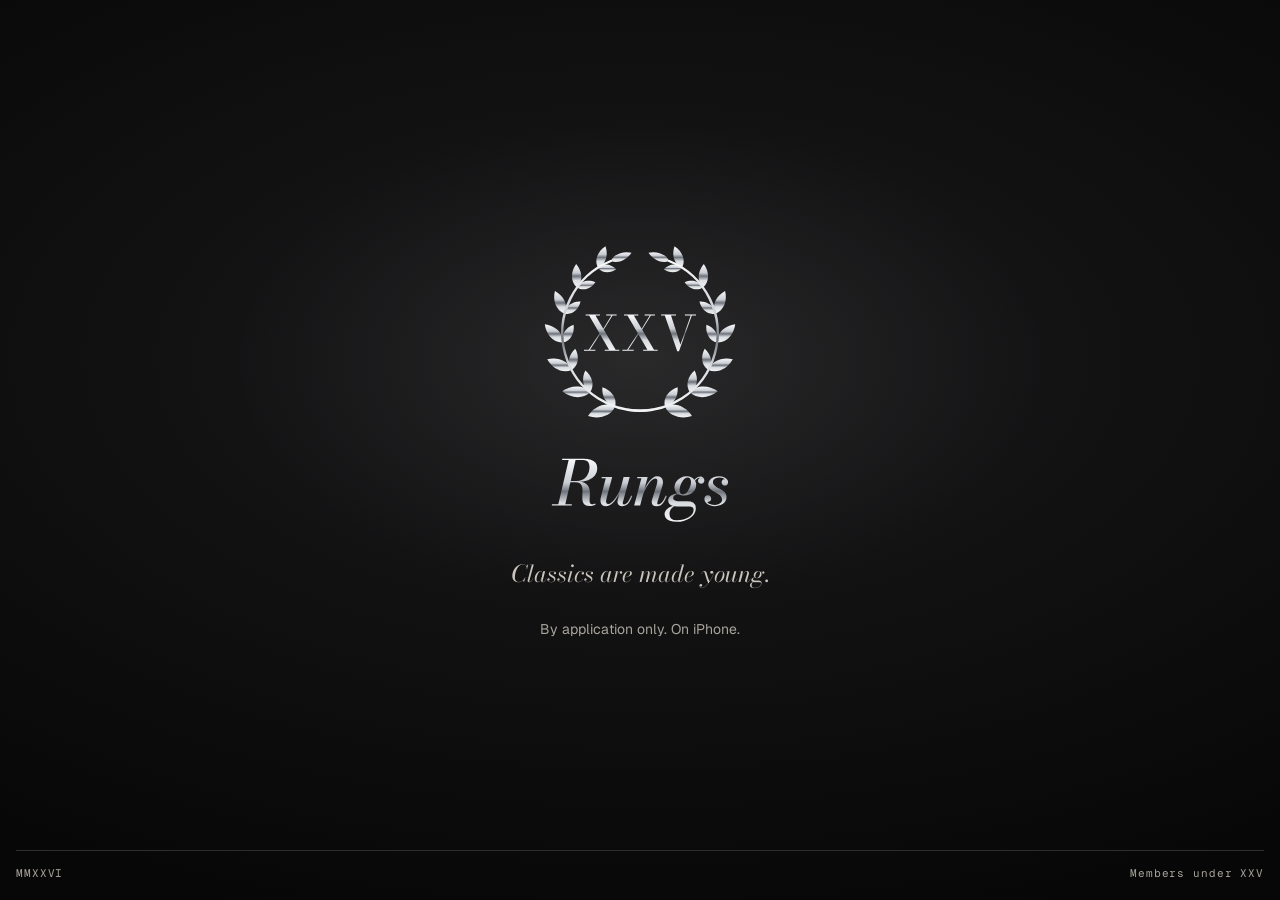
==== index.html @ b7ebe967 "Add rungsapp.com landing page One screen, no scroll: chrome laurel of XXV, wordmark, tagline and a h" ====
<!doctype html>
<html lang="en">
<head>
<meta charset="utf-8">
<meta name="viewport" content="width=device-width, initial-scale=1, viewport-fit=cover">
<title>Rungs</title>
<meta name="description" content="Classics are made young. For exceptional people under twenty-five. By application, on iPhone.">
<meta name="theme-color" content="#070707">
<meta property="og:title" content="Rungs">
<meta property="og:description" content="Classics are made young.">
<meta property="og:image" content="https://rungsapp.com/og.png">
<meta property="og:url" content="https://rungsapp.com">
<meta name="twitter:card" content="summary_large_image">
<link rel="icon" href="favicon.svg" type="image/svg+xml">
<link rel="apple-touch-icon" href="apple-touch-icon.png">
<link rel="preconnect" href="https://fonts.googleapis.com">
<link rel="preconnect" href="https://fonts.gstatic.com" crossorigin>
<link rel="stylesheet" href="https://fonts.googleapis.com/css2?family=Bodoni+Moda:ital,opsz,wght@1,6..96,400;1,6..96,500&family=Geist:wght@400;600&family=Geist+Mono&display=swap">
<style>
/* One screen, studio flash on obsidian: the laurel is the only object in the room. */
:root {
  --obsidian: #070707;
  --smoke: #1A1A1C;
  --line: #2E2E32;
  --marble: #E8E4DC;
  --marble-muted: #C9C5BD;
  --stone: #A8A49C;
  --display: "Bodoni Moda", "Didot", "Bodoni 72", Georgia, serif;
  --ui: "Geist", -apple-system, "Helvetica Neue", Arial, sans-serif;
  --mono: "Geist Mono", ui-monospace, "SF Mono", Menlo, monospace;
  --ease: cubic-bezier(.22, .61, .36, 1);
  color-scheme: dark;
}
* { box-sizing: border-box; }
[hidden] { display: none !important; }
html, body { height: 100%; margin: 0; }
body {
  background: var(--obsidian);
  color: var(--marble);
  font: 400 16px/1.5 var(--ui);
  -webkit-font-smoothing: antialiased;
  overflow: hidden;
}
.stage {
  position: relative;
  height: 100%;
  min-height: 100%;
  display: grid;
  grid-template-rows: 1fr auto;
  padding-block: max(24px, env(safe-area-inset-top, 0px)) max(20px, env(safe-area-inset-bottom, 0px));
  padding-left: max(16px, env(safe-area-inset-left, 0px));
  padding-right: max(16px, env(safe-area-inset-right, 0px));
  isolation: isolate;
}
/* the flash: a soft pool of light behind the mark, falling off to black */
.stage::before {
  content: "";
  position: absolute;
  inset: 0;
  z-index: -1;
  background:
    radial-gradient(ellipse 46% 38% at 50% 40%, rgba(232, 228, 220, .075), transparent 70%),
    radial-gradient(ellipse 120% 90% at 50% 40%, var(--smoke), var(--obsidian) 72%);
}
main {
  display: flex;
  flex-direction: column;
  align-items: center;
  justify-content: center;
  text-align: center;
  gap: clamp(20px, 3.4vh, 32px);
  min-height: 0;
}
.mark { width: clamp(128px, 22vh, 196px); height: auto; overflow: visible; }
.word { width: clamp(150px, 20vh, 210px); height: auto; margin-top: -4px; }
.tagline {
  margin: 0;
  font: italic 400 clamp(20px, 2.6vh, 24px)/1.15 var(--display);
  color: var(--marble-muted);
  text-wrap: balance;
}
.note {
  margin: 0;
  font-size: 14px;
  line-height: 1.45;
  color: var(--stone);
}
.cta {
  display: inline-flex;
  align-items: center;
  gap: 10px;
  height: 52px;
  padding: 0 26px;
  border-radius: 26px;
  background: var(--marble);
  color: var(--obsidian);
  font: 600 15px/1 var(--ui);
  text-decoration: none;
  transition: transform .35s var(--ease), background-color .35s var(--ease);
}
.cta:hover { background: #F4F1EA; transform: translateY(-1px); }
.cta:focus-visible { outline: 1px solid var(--marble); outline-offset: 4px; }
.cta svg { width: 16px; height: 16px; }
footer {
  display: flex;
  justify-content: space-between;
  gap: 16px;
  padding-top: 16px;
  border-top: 1px solid var(--line);
  font: 400 11px/1.2 var(--mono);
  letter-spacing: .08em;
  color: var(--stone);
}
footer a { color: inherit; text-decoration: none; }
footer a:hover, footer a:focus-visible { color: var(--marble); }

/* entrance: the laurel grows pair by pair from the bottom, each pair a rung, then XXV */
.js .leaves path, .js .stems, .js .xxv, .js .reveal { opacity: 0; }
.js.go .leaves path { animation: rise .5s var(--ease) both; animation-delay: var(--d); }
.js.go .stems { animation: fade .9s var(--ease) both .1s; }
.js.go .xxv { animation: fade .6s var(--ease) both 1.05s; }
.js.go .reveal { animation: rise .6s var(--ease) both; animation-delay: var(--d); }
@keyframes rise { from { opacity: 0; transform: translateY(6px); } to { opacity: 1; transform: none; } }
@keyframes fade { from { opacity: 0; } to { opacity: 1; } }
.leaves path { transform-box: fill-box; transform-origin: center; }
@media (prefers-reduced-motion: reduce) {
  .js .leaves path, .js .stems, .js .xxv, .js .reveal { opacity: 1; animation: none !important; }
}
@media (max-height: 560px) {
  .mark { width: 104px; }
  .word { width: 132px; }
  main { gap: 14px; }
}
</style>
</head>
<body>
<div class="stage">
  <main>
    <svg class="mark" role="img" aria-label="Rungs laurel of XXV" xmlns="http://www.w3.org/2000/svg" viewBox="14 14 212 212"><defs><linearGradient id="chrome-a" x1="0" y1="0" x2="0" y2="1"><stop offset="0" stop-color="#F7F8FA"/><stop offset="0.38" stop-color="#C9CDD3"/><stop offset="0.52" stop-color="#6E737B"/><stop offset="0.7" stop-color="#D9DCE0"/><stop offset="1" stop-color="#F2F3F5"/></linearGradient></defs><g class="leaves" fill="url(#chrome-a)">
<path d="M93.05,199.56 C82.89,194.00 70.15,199.83 63.79,209.80 C74.98,213.63 88.57,210.24 93.05,199.56 Z"/>
<path d="M93.05,199.56 C95.64,190.38 88.56,181.57 79.33,178.66 C78.33,188.29 83.60,198.29 93.05,199.56 Z"/>
<path d="M65.85,184.21 C58.68,175.60 45.18,176.34 35.95,183.09 C44.65,190.52 58.06,192.27 65.85,184.21 Z"/>
<path d="M65.85,184.21 C71.44,176.88 68.19,166.47 60.89,160.60 C56.57,168.91 57.77,179.75 65.85,184.21 Z"/>
<path d="M46.13,159.99 C42.76,149.70 30.38,145.62 19.70,148.46 C24.88,158.22 36.29,164.52 46.13,159.99 Z"/>
<path d="M46.13,159.99 C53.77,155.38 54.51,144.90 50.00,137.06 C43.16,142.98 40.42,153.13 46.13,159.99 Z"/>
<path d="M36.63,130.24 C37.26,119.80 27.60,111.80 17.01,110.62 C18.19,121.21 26.19,130.87 36.63,130.24 Z"/>
<path d="M36.63,130.24 C45.12,128.82 49.47,119.68 48.15,111.06 C39.92,113.94 33.89,122.07 36.63,130.24 Z"/>
<path d="M38.65,99.07 C42.92,89.93 37.08,79.39 27.99,74.63 C25.29,84.54 29.05,95.99 38.65,99.07 Z"/>
<path d="M38.65,99.07 C46.77,100.81 53.86,94.16 55.69,85.96 C47.29,85.62 39.05,90.77 38.65,99.07 Z"/>
<path d="M51.92,70.80 C58.99,64.13 57.46,52.67 50.96,45.24 C45.04,53.14 44.38,64.68 51.92,70.80 Z"/>
<path d="M51.92,70.80 C58.57,75.24 67.23,71.78 71.73,65.06 C64.34,61.78 55.17,63.48 51.92,70.80 Z"/>
<path d="M74.60,49.32 C83.28,45.87 85.92,35.12 82.69,26.21 C74.61,31.16 69.97,41.22 74.60,49.32 Z"/>
<path d="M74.60,49.32 C78.97,55.66 87.91,55.60 94.27,51.14 C88.83,45.60 80.06,43.90 74.60,49.32 Z"/>
<path d="M88.53,42.12 C96.34,45.43 106.02,40.55 110.79,33.13 C102.20,31.09 91.85,34.31 88.53,42.12 Z"/>
<path d="M146.95,199.56 C151.43,210.24 165.02,213.63 176.21,209.80 C169.85,199.83 157.11,194.00 146.95,199.56 Z"/>
<path d="M146.95,199.56 C156.40,198.29 161.67,188.29 160.67,178.66 C151.44,181.57 144.36,190.38 146.95,199.56 Z"/>
<path d="M174.15,184.21 C181.94,192.27 195.35,190.52 204.05,183.09 C194.82,176.34 181.32,175.60 174.15,184.21 Z"/>
<path d="M174.15,184.21 C182.23,179.75 183.43,168.91 179.11,160.60 C171.81,166.47 168.56,176.88 174.15,184.21 Z"/>
<path d="M193.87,159.99 C203.71,164.52 215.12,158.22 220.30,148.46 C209.62,145.62 197.24,149.70 193.87,159.99 Z"/>
<path d="M193.87,159.99 C199.58,153.13 196.84,142.98 190.00,137.06 C185.49,144.90 186.23,155.38 193.87,159.99 Z"/>
<path d="M203.37,130.24 C213.81,130.87 221.81,121.21 222.99,110.62 C212.40,111.80 202.74,119.80 203.37,130.24 Z"/>
<path d="M203.37,130.24 C206.11,122.07 200.08,113.94 191.85,111.06 C190.53,119.68 194.88,128.82 203.37,130.24 Z"/>
<path d="M201.35,99.07 C210.95,95.99 214.71,84.54 212.01,74.63 C202.92,79.39 197.08,89.93 201.35,99.07 Z"/>
<path d="M201.35,99.07 C200.95,90.77 192.71,85.62 184.31,85.96 C186.14,94.16 193.23,100.81 201.35,99.07 Z"/>
<path d="M188.08,70.80 C195.62,64.68 194.96,53.14 189.04,45.24 C182.54,52.67 181.01,64.13 188.08,70.80 Z"/>
<path d="M188.08,70.80 C184.83,63.48 175.66,61.78 168.27,65.06 C172.77,71.78 181.43,75.24 188.08,70.80 Z"/>
<path d="M165.40,49.32 C170.03,41.22 165.39,31.16 157.31,26.21 C154.08,35.12 156.72,45.87 165.40,49.32 Z"/>
<path d="M165.40,49.32 C159.94,43.90 151.17,45.60 145.73,51.14 C152.09,55.60 161.03,55.66 165.40,49.32 Z"/>
<path d="M151.47,42.12 C148.15,34.31 137.80,31.09 129.21,33.13 C133.98,40.55 143.66,45.43 151.47,42.12 Z"/>
</g>
<g class="stems" fill="none" stroke="url(#chrome-a)" stroke-width="2.6" stroke-linecap="round"><path d="M133.14,202.97 A84,84 0 0,1 88.53,42.12"/><path d="M106.86,202.97 A84,84 0 0,0 151.47,42.12"/></g>
<path class="xxv" fill="url(#chrome-a)" transform="translate(58.39 139.12)" d="M23.477999999999998 0.0V-1.014H28.131999999999998L6.577999999999999 -37.986H2.86V-39.0H18.278V-37.986H13.468L35.256 -1.014H39.181999999999995V0.0ZM1.04 0.0V-1.014H6.2139999999999995L19.708 -21.683999999999997L20.514 -21.034L7.462 -1.014H13.312V0.0ZM20.253999999999998 -21.086 30.706 -37.986H25.064V-39.0H36.321999999999996V-37.986H31.875999999999998L21.034 -20.358ZM64.97399999999999 0.0V-1.014H69.62799999999999L48.074 -37.986H44.355999999999995V-39.0H59.773999999999994V-37.986H54.964L76.752 -1.014H80.678V0.0ZM42.535999999999994 0.0V-1.014H47.709999999999994L61.20399999999999 -21.683999999999997L62.00999999999999 -21.034L48.958 -1.014H54.80799999999999V0.0ZM61.74999999999999 -21.086 72.202 -37.986H66.56V-39.0H77.81799999999998V-37.986H73.37199999999999L62.529999999999994 -20.358ZM122.17399999999998 -39.0V-37.986H117.64999999999999L103.79199999999999 0.754H101.89399999999999L88.42599999999999 -37.986H84.448V-39.0H100.54199999999999V-37.986H95.16L105.326 -6.577999999999999L116.47999999999999 -37.986H110.16199999999999V-39.0Z"/></svg>

    <div class="reveal" style="--d:1.25s"><svg class="word" role="img" aria-label="Rungs" xmlns="http://www.w3.org/2000/svg" viewBox="-13.9 -156 578.3 214"><defs><linearGradient id="chrome-b" x1="0" y1="0" x2="0" y2="1"><stop offset="0" stop-color="#F7F8FA"/><stop offset="0.38" stop-color="#C9CDD3"/><stop offset="0.52" stop-color="#6E737B"/><stop offset="0.7" stop-color="#D9DCE0"/><stop offset="1" stop-color="#F2F3F5"/></linearGradient></defs><path fill="url(#chrome-b)" d="M11.8 0.0 46.900000000000006 -150.0H69.2L34.300000000000004 0.0ZM-7.9 0.0V-3.9000000000000004H56.1V0.0ZM113.0 1.1Q103.80000000000001 1.1 98.85000000000001 -2.1000000000000005Q93.9 -5.300000000000001 91.95 -10.75Q90.0 -16.2 89.85 -22.950000000000003Q89.7 -29.700000000000003 90.15 -36.900000000000006Q90.60000000000001 -44.1 90.45000000000002 -50.900000000000006Q90.30000000000001 -57.7 88.30000000000001 -63.150000000000006Q86.30000000000001 -68.60000000000001 81.4 -71.80000000000001Q76.5 -75.0 67.3 -75.0H46.2V-77.10000000000001H72.7Q87.7 -77.10000000000001 96.30000000000001 -73.15Q104.9 -69.2 108.85000000000001 -62.650000000000006Q112.80000000000001 -56.1 113.70000000000002 -48.3Q114.60000000000001 -40.5 114.10000000000001 -32.7Q113.60000000000001 -24.900000000000002 113.30000000000001 -18.35Q113.0 -11.8 114.6 -7.8500000000000005Q116.2 -3.9000000000000004 121.30000000000001 -3.9000000000000004Q124.4 -3.9000000000000004 126.65 -4.65Q128.9 -5.4 131.20000000000002 -6.300000000000001L132.4 -2.3000000000000003Q127.0 -0.30000000000000004 122.9 0.4Q118.80000000000001 1.1 113.0 1.1ZM46.2 -76.60000000000001V-79.0H72.8Q81.0 -79.0 87.5 -81.7Q94.0 -84.4 98.80000000000001 -88.9Q103.60000000000001 -93.4 106.75 -99.10000000000001Q109.9 -104.80000000000001 111.45 -111.0Q113.0 -117.2 113.0 -122.9Q113.0 -126.60000000000001 112.30000000000001 -130.65Q111.60000000000001 -134.70000000000002 109.55000000000001 -138.20000000000002Q107.5 -141.70000000000002 103.35 -143.9Q99.2 -146.1 92.10000000000001 -146.1H25.1V-150.0H94.10000000000001Q107.2 -150.0 117.05000000000001 -147.10000000000002Q126.9 -144.20000000000002 132.45 -137.65Q138.0 -131.1 138.0 -120.0Q138.0 -106.10000000000001 130.4 -96.4Q122.80000000000001 -86.7 108.55000000000001 -81.65Q94.30000000000001 -76.60000000000001 74.2 -76.60000000000001ZM167.3 2.0Q157.9 2.0 153.45 -2.1500000000000004Q149.0 -6.300000000000001 148.3 -13.15Q147.60000000000002 -20.0 149.8 -28.200000000000003L165.20000000000002 -88.10000000000001H152.10000000000002V-92.0H185.9L169.5 -30.200000000000003Q167.5 -22.400000000000002 166.65 -16.700000000000003Q165.8 -11.0 167.25 -7.800000000000001Q168.70000000000002 -4.6000000000000005 173.4 -4.6000000000000005Q177.70000000000002 -4.6000000000000005 183.70000000000002 -9.700000000000001Q189.70000000000002 -14.8 196.0 -23.4Q202.3 -32.0 207.60000000000002 -42.900000000000006Q212.90000000000003 -53.800000000000004 215.8 -65.4H218.8Q216.70000000000002 -57.0 212.90000000000003 -47.7Q209.10000000000002 -38.400000000000006 204.0 -29.550000000000004Q198.9 -20.700000000000003 192.95 -13.55Q187.0 -6.4 180.5 -2.2Q174.0 2.0 167.3 2.0ZM219.0 2.0Q210.70000000000002 2.0 206.70000000000002 -2.0Q202.70000000000002 -6.0 202.70000000000002 -11.0Q202.70000000000002 -12.3 202.95000000000002 -14.200000000000001Q203.20000000000002 -16.1 203.60000000000002 -17.7L222.5 -92.0H242.20000000000002L220.20000000000002 -10.700000000000001Q220.0 -9.8 219.9 -8.850000000000001Q219.8 -7.9 219.8 -7.1000000000000005Q219.8 -3.5 223.20000000000002 -3.5Q227.5 -3.5 231.25 -6.3500000000000005Q235.0 -9.200000000000001 238.8 -15.450000000000003Q242.60000000000002 -21.700000000000003 246.8 -32.1L250.5 -30.8Q246.10000000000002 -19.3 241.55 -12.05Q237.0 -4.800000000000001 231.55 -1.4000000000000004Q226.10000000000002 2.0 219.0 2.0ZM329.1 2.0Q320.90000000000003 2.0 316.85 -1.3000000000000003Q312.80000000000007 -4.6000000000000005 312.80000000000007 -11.200000000000001Q312.80000000000007 -13.3 313.25000000000006 -15.55Q313.70000000000005 -17.8 314.20000000000005 -19.200000000000003L327.50000000000006 -61.900000000000006Q329.90000000000003 -69.60000000000001 330.70000000000005 -75.30000000000001Q331.50000000000006 -81.0 329.95000000000005 -84.15Q328.40000000000003 -87.30000000000001 323.70000000000005 -87.30000000000001Q319.40000000000003 -87.30000000000001 313.65000000000003 -82.25Q307.90000000000003 -77.2 301.95000000000005 -68.55000000000001Q296.00000000000006 -59.900000000000006 290.90000000000003 -49.050000000000004Q285.8 -38.2 282.70000000000005 -26.6H279.90000000000003Q282.1 -35.0 285.80000000000007 -44.3Q289.50000000000006 -53.6 294.4000000000001 -62.400000000000006Q299.30000000000007 -71.2 305.05000000000007 -78.35Q310.80000000000007 -85.5 317.1 -89.7Q323.40000000000003 -93.9 329.80000000000007 -93.9Q338.50000000000006 -93.9 343.1500000000001 -89.80000000000001Q347.80000000000007 -85.7 348.80000000000007 -78.85Q349.80000000000007 -72.0 347.30000000000007 -63.900000000000006L331.40000000000003 -11.100000000000001Q331.1 -10.200000000000001 330.90000000000003 -9.200000000000001Q330.70000000000005 -8.200000000000001 330.70000000000005 -7.4Q330.70000000000005 -5.800000000000001 331.50000000000006 -4.75Q332.30000000000007 -3.7 334.30000000000007 -3.7Q340.80000000000007 -3.7 346.25000000000006 -10.4Q351.70000000000005 -17.1 357.70000000000005 -32.1L361.40000000000003 -30.8Q357.00000000000006 -19.1 352.35 -11.850000000000001Q347.70000000000005 -4.6000000000000005 342.15000000000003 -1.3000000000000003Q336.6 2.0 329.1 2.0ZM256.50000000000006 0.0 279.70000000000005 -88.10000000000001H266.40000000000003V-92.0H299.90000000000003L275.70000000000005 0.0ZM394.00000000000006 52.0Q379.6 52.0 370.80000000000007 48.7Q362.00000000000006 45.400000000000006 358.1 39.800000000000004Q354.20000000000005 34.2 354.20000000000005 27.5Q354.20000000000005 21.700000000000003 357.6 16.75Q361.00000000000006 11.8 366.30000000000007 8.05Q371.6 4.3 377.25 2.1999999999999997Q382.90000000000003 0.1 387.40000000000003 0.1H392.6Q385.50000000000006 1.4000000000000001 380.45000000000005 5.300000000000001Q375.40000000000003 9.200000000000001 372.70000000000005 14.900000000000002Q370.00000000000006 20.6 370.00000000000006 27.200000000000003Q370.00000000000006 36.6 375.90000000000003 42.1Q381.8 47.6 393.8 47.6Q404.80000000000007 47.6 414.55000000000007 45.1Q424.30000000000007 42.6 431.75000000000006 38.0Q439.20000000000005 33.4 443.40000000000003 27.25Q447.6 21.1 447.6 13.9Q447.6 8.1 443.85 5.65Q440.1 3.2 434.00000000000006 3.2Q432.1 3.2 428.05000000000007 3.2Q424.00000000000006 3.2 418.95000000000005 3.2Q413.90000000000003 3.2 409.0 3.2Q404.1 3.2 400.35 3.2Q396.6 3.2 395.3 3.2Q386.3 3.2 379.70000000000005 0.75Q373.1 -1.7000000000000002 369.45000000000005 -6.1Q365.8 -10.5 365.8 -16.400000000000002Q365.8 -21.400000000000002 368.55 -25.650000000000002Q371.3 -29.900000000000002 376.3 -33.0Q381.3 -36.1 387.8 -37.8Q394.3 -39.5 401.8 -39.5L401.6 -37.0Q392.20000000000005 -37.0 387.05000000000007 -32.85Q381.90000000000003 -28.700000000000003 381.90000000000003 -24.200000000000003Q381.90000000000003 -19.900000000000002 384.90000000000003 -17.55Q387.90000000000003 -15.200000000000001 392.40000000000003 -14.350000000000001Q396.90000000000003 -13.5 401.40000000000003 -13.5Q404.90000000000003 -13.5 409.95000000000005 -13.55Q415.00000000000006 -13.600000000000001 419.9000000000001 -13.650000000000002Q424.80000000000007 -13.700000000000001 427.6 -13.700000000000001Q439.30000000000007 -13.700000000000001 447.00000000000006 -8.9Q454.70000000000005 -4.1000000000000005 454.70000000000005 8.4Q454.70000000000005 19.3 449.30000000000007 27.5Q443.90000000000003 35.7 435.0 41.150000000000006Q426.1 46.6 415.40000000000003 49.3Q404.70000000000005 52.0 394.00000000000006 52.0ZM415.80000000000007 -32.0Q407.30000000000007 -32.0 400.50000000000006 -35.3Q393.70000000000005 -38.6 389.80000000000007 -44.7Q385.90000000000003 -50.800000000000004 385.90000000000003 -59.300000000000004Q385.90000000000003 -68.9 391.45000000000005 -76.75Q397.00000000000006 -84.60000000000001 406.1500000000001 -89.25Q415.30000000000007 -93.9 425.80000000000007 -93.9Q434.40000000000003 -93.9 441.20000000000005 -90.4Q448.00000000000006 -86.9 451.9000000000001 -80.55000000000001Q455.80000000000007 -74.2 455.80000000000007 -65.7Q455.80000000000007 -56.2 450.25000000000006 -48.550000000000004Q444.70000000000005 -40.900000000000006 435.6 -36.45Q426.50000000000006 -32.0 415.80000000000007 -32.0ZM413.80000000000007 -35.9Q417.50000000000006 -35.9 421.25000000000006 -38.5Q425.00000000000006 -41.1 428.25000000000006 -45.5Q431.50000000000006 -49.900000000000006 433.95000000000005 -55.2Q436.40000000000003 -60.5 437.80000000000007 -66.0Q439.20000000000005 -71.5 439.20000000000005 -76.2Q439.20000000000005 -82.10000000000001 436.45000000000005 -86.05000000000001Q433.70000000000005 -90.0 427.90000000000003 -90.0Q424.20000000000005 -90.0 420.45000000000005 -87.4Q416.70000000000005 -84.80000000000001 413.45000000000005 -80.45000000000002Q410.20000000000005 -76.10000000000001 407.75000000000006 -70.80000000000001Q405.30000000000007 -65.5 403.9000000000001 -60.05Q402.50000000000006 -54.6 402.50000000000006 -49.800000000000004Q402.50000000000006 -43.900000000000006 405.25000000000006 -39.900000000000006Q408.00000000000006 -35.9 413.80000000000007 -35.9ZM469.20000000000005 -93.0Q474.80000000000007 -93.0 478.45000000000005 -89.6Q482.1 -86.2 482.1 -80.80000000000001Q482.1 -76.3 479.30000000000007 -73.05Q476.50000000000006 -69.8 472.00000000000006 -69.8Q467.90000000000003 -69.8 464.80000000000007 -72.4Q461.70000000000005 -75.0 461.70000000000005 -79.60000000000001Q461.70000000000005 -83.0 463.80000000000007 -85.35Q465.90000000000003 -87.7 468.90000000000003 -88.4Q471.00000000000006 -88.0 472.9000000000001 -86.80000000000001Q474.80000000000007 -85.60000000000001 476.00000000000006 -83.5Q475.1 -86.2 472.75 -87.6Q470.40000000000003 -89.0 467.50000000000006 -89.0Q463.30000000000007 -89.0 459.4000000000001 -86.55000000000001Q455.50000000000006 -84.10000000000001 452.1500000000001 -79.65Q448.80000000000007 -75.2 445.90000000000003 -69.3L443.1 -70.9Q448.40000000000003 -82.0 454.90000000000003 -87.5Q461.40000000000003 -93.0 469.20000000000005 -93.0ZM516.4000000000001 2.0Q507.40000000000003 2.0 499.6 -0.75Q491.80000000000007 -3.5 487.00000000000006 -8.75Q482.20000000000005 -14.0 482.20000000000005 -21.400000000000002Q482.20000000000005 -26.200000000000003 485.20000000000005 -29.750000000000004Q488.20000000000005 -33.300000000000004 493.50000000000006 -33.300000000000004Q498.1 -33.300000000000004 501.05000000000007 -30.200000000000003Q504.00000000000006 -27.1 504.00000000000006 -22.200000000000003Q504.00000000000006 -17.0 500.75000000000006 -14.350000000000001Q497.50000000000006 -11.700000000000001 493.20000000000005 -11.700000000000001Q490.20000000000005 -11.700000000000001 487.75000000000006 -12.8Q485.30000000000007 -13.9 483.85 -16.05Q482.40000000000003 -18.2 482.40000000000003 -21.400000000000002H487.80000000000007Q487.80000000000007 -15.200000000000001 491.55000000000007 -10.9Q495.30000000000007 -6.6000000000000005 501.6500000000001 -4.300000000000001Q508.00000000000006 -2.0 515.8000000000001 -2.0Q521.3000000000001 -2.0 526.6500000000001 -3.9000000000000004Q532.0 -5.800000000000001 535.5 -9.600000000000001Q539.0 -13.4 539.0 -19.0Q539.0 -24.5 535.8 -28.6Q532.6 -32.7 527.55 -36.0Q522.5 -39.300000000000004 516.85 -42.400000000000006Q511.20000000000005 -45.5 506.15000000000003 -49.05Q501.1 -52.6 497.90000000000003 -57.150000000000006Q494.70000000000005 -61.7 494.70000000000005 -68.0Q494.70000000000005 -75.4 499.1 -81.30000000000001Q503.50000000000006 -87.2 511.4000000000001 -90.55000000000001Q519.3000000000001 -93.9 529.6 -93.9Q539.1 -93.9 545.5 -91.10000000000001Q551.9000000000001 -88.30000000000001 555.1500000000001 -84.05000000000001Q558.4000000000001 -79.80000000000001 558.4000000000001 -75.5Q558.4000000000001 -69.7 555.3000000000001 -67.0Q552.2 -64.3 548.3000000000001 -64.3Q544.1 -64.3 540.8 -67.0Q537.5 -69.7 537.5 -75.0Q537.5 -79.10000000000001 540.45 -82.20000000000002Q543.4000000000001 -85.30000000000001 548.0 -85.30000000000001Q551.8000000000001 -85.30000000000001 555.0 -82.55000000000001Q558.2 -79.80000000000001 558.2 -75.5H553.5Q553.5 -79.2 550.7 -82.5Q547.9000000000001 -85.80000000000001 542.7 -87.85000000000001Q537.5 -89.9 530.3000000000001 -89.9Q525.1 -89.9 520.35 -88.30000000000001Q515.6 -86.7 512.6 -83.45Q509.6 -80.2 509.6 -75.3Q509.6 -70.3 512.75 -66.65Q515.9000000000001 -63.0 520.9000000000001 -59.95Q525.9000000000001 -56.900000000000006 531.5 -53.900000000000006Q537.1 -50.900000000000006 542.1 -47.150000000000006Q547.1 -43.400000000000006 550.25 -38.45Q553.4000000000001 -33.5 553.4000000000001 -26.400000000000002Q553.4000000000001 -17.6 548.1500000000001 -11.25Q542.9000000000001 -4.9 534.45 -1.4500000000000002Q526.0 2.0 516.4000000000001 2.0Z"/></svg>
</div>
    <p class="tagline reveal" style="--d:1.4s">Classics are made young.</p>
    <!-- Set data-href to the App Store link at launch and the button appears. -->
    <a class="cta reveal" id="cta" style="--d:1.55s" data-href="" hidden>
      <svg viewBox="0 0 24 24" aria-hidden="true"><path fill="currentColor" d="M16.37 12.6c-.02-2.2 1.8-3.26 1.88-3.31-1.03-1.5-2.62-1.7-3.19-1.73-1.36-.14-2.65.8-3.34.8-.7 0-1.75-.78-2.88-.76-1.48.02-2.85.86-3.61 2.19-1.54 2.67-.39 6.63 1.11 8.8.73 1.06 1.6 2.25 2.74 2.21 1.1-.04 1.52-.71 2.85-.71 1.33 0 1.7.71 2.87.69 1.18-.02 1.93-1.08 2.66-2.15.84-1.23 1.18-2.42 1.2-2.48-.03-.01-2.3-.88-2.32-3.5zM14.17 6.13c.6-.73 1.01-1.75.9-2.76-.87.04-1.92.58-2.55 1.31-.56.65-1.05 1.69-.92 2.68.97.08 1.96-.49 2.57-1.23z"/></svg>
      Apply on the App Store
    </a>
    <p class="note reveal" style="--d:1.55s">By application only. On iPhone.</p>
  </main>
  <footer class="reveal" style="--d:1.7s">
    <span>MMXXVI</span>
    <span>Members under XXV</span>
  </footer>
</div>
<script>
(function () {
  var root = document.documentElement;
  var cta = document.getElementById('cta');
  var note = document.querySelector('.note');
  if (cta.dataset.href) { cta.href = cta.dataset.href; cta.hidden = false; note.hidden = true; }
  if (matchMedia('(prefers-reduced-motion: reduce)').matches) return;
  root.classList.add('js');
  // order leaves bottom to top and stagger them in pairs
  var leaves = [].slice.call(document.querySelectorAll('.leaves path'));
  leaves.map(function (p) { var b = p.getBBox(); return { p: p, y: b.y + b.height / 2 }; })
    .sort(function (a, b) { return b.y - a.y; })
    .forEach(function (o, i) { o.p.style.setProperty('--d', (0.15 + Math.floor(i / 2) * 0.055).toFixed(3) + 's'); });
  requestAnimationFrame(function () { root.classList.add('go'); });
})();
</script>
</body>
</html>
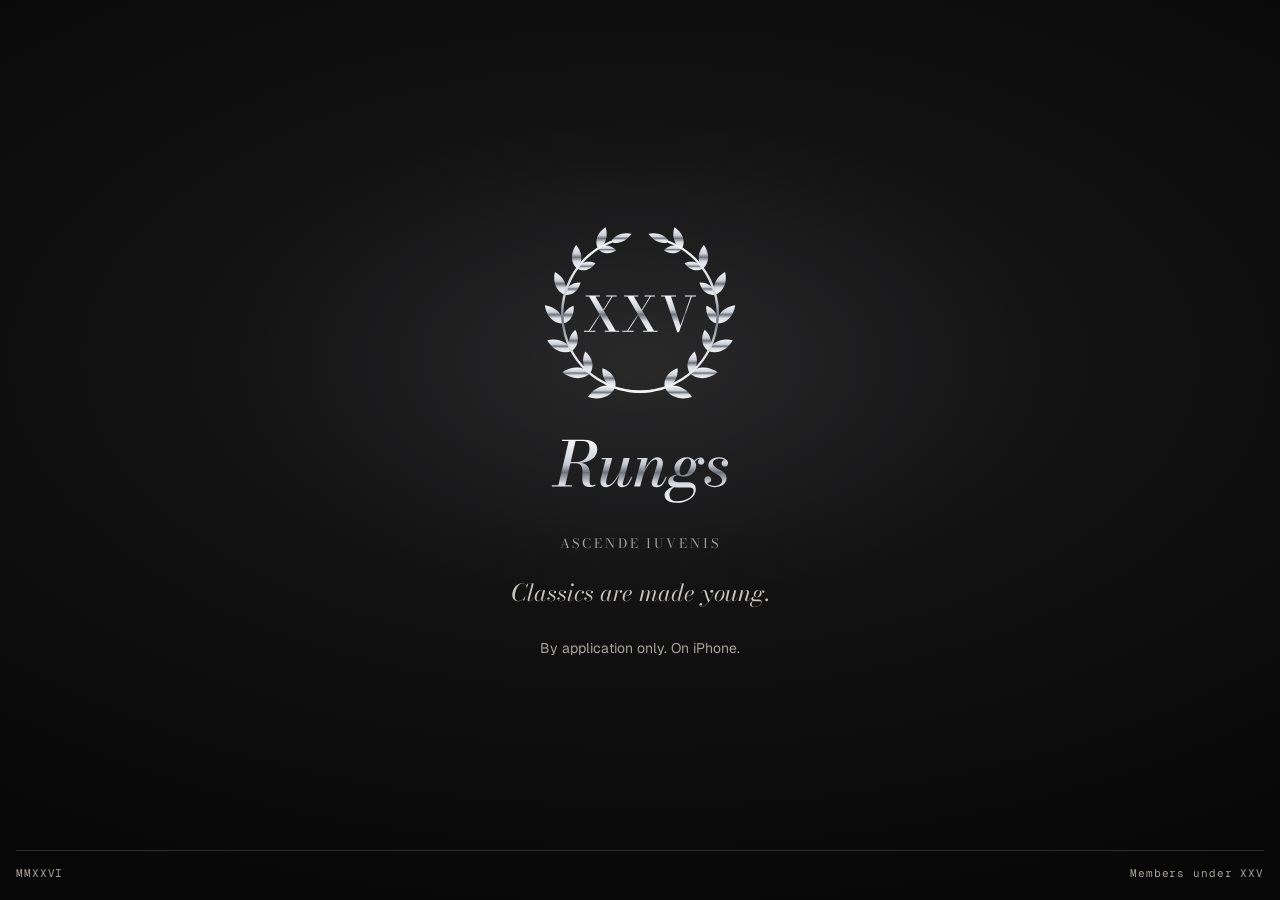
==== commit a4e05f5e: "Add the motto Ascende iuvenis under the wordmark Co-Authored-By: Claude Opus 5.5 (1M context) <norep" ====
--- a/index.html
+++ b/index.html
@@ -8,14 +8,14 @@
 <meta name="theme-color" content="#070707">
 <meta property="og:title" content="Rungs">
 <meta property="og:description" content="Classics are made young.">
-<meta property="og:image" content="https://rungsapp.com/og.png">
-<meta property="og:url" content="https://rungsapp.com">
+<meta property="og:image" content="https://joinrungs.com/og.png">
+<meta property="og:url" content="https://joinrungs.com">
 <meta name="twitter:card" content="summary_large_image">
 <link rel="icon" href="favicon.svg" type="image/svg+xml">
 <link rel="apple-touch-icon" href="apple-touch-icon.png">
 <link rel="preconnect" href="https://fonts.googleapis.com">
 <link rel="preconnect" href="https://fonts.gstatic.com" crossorigin>
-<link rel="stylesheet" href="https://fonts.googleapis.com/css2?family=Bodoni+Moda:ital,opsz,wght@1,6..96,400;1,6..96,500&family=Geist:wght@400;600&family=Geist+Mono&display=swap">
+<link rel="stylesheet" href="https://fonts.googleapis.com/css2?family=Bodoni+Moda:ital,opsz,wght@0,6..96,400;1,6..96,400;1,6..96,500&family=Geist:wght@400;600&family=Geist+Mono&display=swap">
 <style>
 /* One screen, studio flash on obsidian: the laurel is the only object in the room. */
 :root {
@@ -73,6 +73,13 @@
 }
 .mark { width: clamp(128px, 22vh, 196px); height: auto; overflow: visible; }
 .word { width: clamp(150px, 20vh, 210px); height: auto; margin-top: -4px; }
+.motto {
+  margin: -6px 0 0;
+  font: 400 13px/1 var(--display);
+  letter-spacing: .22em;
+  text-transform: uppercase;
+  color: var(--stone);
+}
 .tagline {
   margin: 0;
   font: italic 400 clamp(20px, 2.6vh, 24px)/1.15 var(--display);
@@ -173,7 +180,8 @@
 
     <div class="reveal" style="--d:1.25s"><svg class="word" role="img" aria-label="Rungs" xmlns="http://www.w3.org/2000/svg" viewBox="-13.9 -156 578.3 214"><defs><linearGradient id="chrome-b" x1="0" y1="0" x2="0" y2="1"><stop offset="0" stop-color="#F7F8FA"/><stop offset="0.38" stop-color="#C9CDD3"/><stop offset="0.52" stop-color="#6E737B"/><stop offset="0.7" stop-color="#D9DCE0"/><stop offset="1" stop-color="#F2F3F5"/></linearGradient></defs><path fill="url(#chrome-b)" d="M11.8 0.0 46.900000000000006 -150.0H69.2L34.300000000000004 0.0ZM-7.9 0.0V-3.9000000000000004H56.1V0.0ZM113.0 1.1Q103.80000000000001 1.1 98.85000000000001 -2.1000000000000005Q93.9 -5.300000000000001 91.95 -10.75Q90.0 -16.2 89.85 -22.950000000000003Q89.7 -29.700000000000003 90.15 -36.900000000000006Q90.60000000000001 -44.1 90.45000000000002 -50.900000000000006Q90.30000000000001 -57.7 88.30000000000001 -63.150000000000006Q86.30000000000001 -68.60000000000001 81.4 -71.80000000000001Q76.5 -75.0 67.3 -75.0H46.2V-77.10000000000001H72.7Q87.7 -77.10000000000001 96.30000000000001 -73.15Q104.9 -69.2 108.85000000000001 -62.650000000000006Q112.80000000000001 -56.1 113.70000000000002 -48.3Q114.60000000000001 -40.5 114.10000000000001 -32.7Q113.60000000000001 -24.900000000000002 113.30000000000001 -18.35Q113.0 -11.8 114.6 -7.8500000000000005Q116.2 -3.9000000000000004 121.30000000000001 -3.9000000000000004Q124.4 -3.9000000000000004 126.65 -4.65Q128.9 -5.4 131.20000000000002 -6.300000000000001L132.4 -2.3000000000000003Q127.0 -0.30000000000000004 122.9 0.4Q118.80000000000001 1.1 113.0 1.1ZM46.2 -76.60000000000001V-79.0H72.8Q81.0 -79.0 87.5 -81.7Q94.0 -84.4 98.80000000000001 -88.9Q103.60000000000001 -93.4 106.75 -99.10000000000001Q109.9 -104.80000000000001 111.45 -111.0Q113.0 -117.2 113.0 -122.9Q113.0 -126.60000000000001 112.30000000000001 -130.65Q111.60000000000001 -134.70000000000002 109.55000000000001 -138.20000000000002Q107.5 -141.70000000000002 103.35 -143.9Q99.2 -146.1 92.10000000000001 -146.1H25.1V-150.0H94.10000000000001Q107.2 -150.0 117.05000000000001 -147.10000000000002Q126.9 -144.20000000000002 132.45 -137.65Q138.0 -131.1 138.0 -120.0Q138.0 -106.10000000000001 130.4 -96.4Q122.80000000000001 -86.7 108.55000000000001 -81.65Q94.30000000000001 -76.60000000000001 74.2 -76.60000000000001ZM167.3 2.0Q157.9 2.0 153.45 -2.1500000000000004Q149.0 -6.300000000000001 148.3 -13.15Q147.60000000000002 -20.0 149.8 -28.200000000000003L165.20000000000002 -88.10000000000001H152.10000000000002V-92.0H185.9L169.5 -30.200000000000003Q167.5 -22.400000000000002 166.65 -16.700000000000003Q165.8 -11.0 167.25 -7.800000000000001Q168.70000000000002 -4.6000000000000005 173.4 -4.6000000000000005Q177.70000000000002 -4.6000000000000005 183.70000000000002 -9.700000000000001Q189.70000000000002 -14.8 196.0 -23.4Q202.3 -32.0 207.60000000000002 -42.900000000000006Q212.90000000000003 -53.800000000000004 215.8 -65.4H218.8Q216.70000000000002 -57.0 212.90000000000003 -47.7Q209.10000000000002 -38.400000000000006 204.0 -29.550000000000004Q198.9 -20.700000000000003 192.95 -13.55Q187.0 -6.4 180.5 -2.2Q174.0 2.0 167.3 2.0ZM219.0 2.0Q210.70000000000002 2.0 206.70000000000002 -2.0Q202.70000000000002 -6.0 202.70000000000002 -11.0Q202.70000000000002 -12.3 202.95000000000002 -14.200000000000001Q203.20000000000002 -16.1 203.60000000000002 -17.7L222.5 -92.0H242.20000000000002L220.20000000000002 -10.700000000000001Q220.0 -9.8 219.9 -8.850000000000001Q219.8 -7.9 219.8 -7.1000000000000005Q219.8 -3.5 223.20000000000002 -3.5Q227.5 -3.5 231.25 -6.3500000000000005Q235.0 -9.200000000000001 238.8 -15.450000000000003Q242.60000000000002 -21.700000000000003 246.8 -32.1L250.5 -30.8Q246.10000000000002 -19.3 241.55 -12.05Q237.0 -4.800000000000001 231.55 -1.4000000000000004Q226.10000000000002 2.0 219.0 2.0ZM329.1 2.0Q320.90000000000003 2.0 316.85 -1.3000000000000003Q312.80000000000007 -4.6000000000000005 312.80000000000007 -11.200000000000001Q312.80000000000007 -13.3 313.25000000000006 -15.55Q313.70000000000005 -17.8 314.20000000000005 -19.200000000000003L327.50000000000006 -61.900000000000006Q329.90000000000003 -69.60000000000001 330.70000000000005 -75.30000000000001Q331.50000000000006 -81.0 329.95000000000005 -84.15Q328.40000000000003 -87.30000000000001 323.70000000000005 -87.30000000000001Q319.40000000000003 -87.30000000000001 313.65000000000003 -82.25Q307.90000000000003 -77.2 301.95000000000005 -68.55000000000001Q296.00000000000006 -59.900000000000006 290.90000000000003 -49.050000000000004Q285.8 -38.2 282.70000000000005 -26.6H279.90000000000003Q282.1 -35.0 285.80000000000007 -44.3Q289.50000000000006 -53.6 294.4000000000001 -62.400000000000006Q299.30000000000007 -71.2 305.05000000000007 -78.35Q310.80000000000007 -85.5 317.1 -89.7Q323.40000000000003 -93.9 329.80000000000007 -93.9Q338.50000000000006 -93.9 343.1500000000001 -89.80000000000001Q347.80000000000007 -85.7 348.80000000000007 -78.85Q349.80000000000007 -72.0 347.30000000000007 -63.900000000000006L331.40000000000003 -11.100000000000001Q331.1 -10.200000000000001 330.90000000000003 -9.200000000000001Q330.70000000000005 -8.200000000000001 330.70000000000005 -7.4Q330.70000000000005 -5.800000000000001 331.50000000000006 -4.75Q332.30000000000007 -3.7 334.30000000000007 -3.7Q340.80000000000007 -3.7 346.25000000000006 -10.4Q351.70000000000005 -17.1 357.70000000000005 -32.1L361.40000000000003 -30.8Q357.00000000000006 -19.1 352.35 -11.850000000000001Q347.70000000000005 -4.6000000000000005 342.15000000000003 -1.3000000000000003Q336.6 2.0 329.1 2.0ZM256.50000000000006 0.0 279.70000000000005 -88.10000000000001H266.40000000000003V-92.0H299.90000000000003L275.70000000000005 0.0ZM394.00000000000006 52.0Q379.6 52.0 370.80000000000007 48.7Q362.00000000000006 45.400000000000006 358.1 39.800000000000004Q354.20000000000005 34.2 354.20000000000005 27.5Q354.20000000000005 21.700000000000003 357.6 16.75Q361.00000000000006 11.8 366.30000000000007 8.05Q371.6 4.3 377.25 2.1999999999999997Q382.90000000000003 0.1 387.40000000000003 0.1H392.6Q385.50000000000006 1.4000000000000001 380.45000000000005 5.300000000000001Q375.40000000000003 9.200000000000001 372.70000000000005 14.900000000000002Q370.00000000000006 20.6 370.00000000000006 27.200000000000003Q370.00000000000006 36.6 375.90000000000003 42.1Q381.8 47.6 393.8 47.6Q404.80000000000007 47.6 414.55000000000007 45.1Q424.30000000000007 42.6 431.75000000000006 38.0Q439.20000000000005 33.4 443.40000000000003 27.25Q447.6 21.1 447.6 13.9Q447.6 8.1 443.85 5.65Q440.1 3.2 434.00000000000006 3.2Q432.1 3.2 428.05000000000007 3.2Q424.00000000000006 3.2 418.95000000000005 3.2Q413.90000000000003 3.2 409.0 3.2Q404.1 3.2 400.35 3.2Q396.6 3.2 395.3 3.2Q386.3 3.2 379.70000000000005 0.75Q373.1 -1.7000000000000002 369.45000000000005 -6.1Q365.8 -10.5 365.8 -16.400000000000002Q365.8 -21.400000000000002 368.55 -25.650000000000002Q371.3 -29.900000000000002 376.3 -33.0Q381.3 -36.1 387.8 -37.8Q394.3 -39.5 401.8 -39.5L401.6 -37.0Q392.20000000000005 -37.0 387.05000000000007 -32.85Q381.90000000000003 -28.700000000000003 381.90000000000003 -24.200000000000003Q381.90000000000003 -19.900000000000002 384.90000000000003 -17.55Q387.90000000000003 -15.200000000000001 392.40000000000003 -14.350000000000001Q396.90000000000003 -13.5 401.40000000000003 -13.5Q404.90000000000003 -13.5 409.95000000000005 -13.55Q415.00000000000006 -13.600000000000001 419.9000000000001 -13.650000000000002Q424.80000000000007 -13.700000000000001 427.6 -13.700000000000001Q439.30000000000007 -13.700000000000001 447.00000000000006 -8.9Q454.70000000000005 -4.1000000000000005 454.70000000000005 8.4Q454.70000000000005 19.3 449.30000000000007 27.5Q443.90000000000003 35.7 435.0 41.150000000000006Q426.1 46.6 415.40000000000003 49.3Q404.70000000000005 52.0 394.00000000000006 52.0ZM415.80000000000007 -32.0Q407.30000000000007 -32.0 400.50000000000006 -35.3Q393.70000000000005 -38.6 389.80000000000007 -44.7Q385.90000000000003 -50.800000000000004 385.90000000000003 -59.300000000000004Q385.90000000000003 -68.9 391.45000000000005 -76.75Q397.00000000000006 -84.60000000000001 406.1500000000001 -89.25Q415.30000000000007 -93.9 425.80000000000007 -93.9Q434.40000000000003 -93.9 441.20000000000005 -90.4Q448.00000000000006 -86.9 451.9000000000001 -80.55000000000001Q455.80000000000007 -74.2 455.80000000000007 -65.7Q455.80000000000007 -56.2 450.25000000000006 -48.550000000000004Q444.70000000000005 -40.900000000000006 435.6 -36.45Q426.50000000000006 -32.0 415.80000000000007 -32.0ZM413.80000000000007 -35.9Q417.50000000000006 -35.9 421.25000000000006 -38.5Q425.00000000000006 -41.1 428.25000000000006 -45.5Q431.50000000000006 -49.900000000000006 433.95000000000005 -55.2Q436.40000000000003 -60.5 437.80000000000007 -66.0Q439.20000000000005 -71.5 439.20000000000005 -76.2Q439.20000000000005 -82.10000000000001 436.45000000000005 -86.05000000000001Q433.70000000000005 -90.0 427.90000000000003 -90.0Q424.20000000000005 -90.0 420.45000000000005 -87.4Q416.70000000000005 -84.80000000000001 413.45000000000005 -80.45000000000002Q410.20000000000005 -76.10000000000001 407.75000000000006 -70.80000000000001Q405.30000000000007 -65.5 403.9000000000001 -60.05Q402.50000000000006 -54.6 402.50000000000006 -49.800000000000004Q402.50000000000006 -43.900000000000006 405.25000000000006 -39.900000000000006Q408.00000000000006 -35.9 413.80000000000007 -35.9ZM469.20000000000005 -93.0Q474.80000000000007 -93.0 478.45000000000005 -89.6Q482.1 -86.2 482.1 -80.80000000000001Q482.1 -76.3 479.30000000000007 -73.05Q476.50000000000006 -69.8 472.00000000000006 -69.8Q467.90000000000003 -69.8 464.80000000000007 -72.4Q461.70000000000005 -75.0 461.70000000000005 -79.60000000000001Q461.70000000000005 -83.0 463.80000000000007 -85.35Q465.90000000000003 -87.7 468.90000000000003 -88.4Q471.00000000000006 -88.0 472.9000000000001 -86.80000000000001Q474.80000000000007 -85.60000000000001 476.00000000000006 -83.5Q475.1 -86.2 472.75 -87.6Q470.40000000000003 -89.0 467.50000000000006 -89.0Q463.30000000000007 -89.0 459.4000000000001 -86.55000000000001Q455.50000000000006 -84.10000000000001 452.1500000000001 -79.65Q448.80000000000007 -75.2 445.90000000000003 -69.3L443.1 -70.9Q448.40000000000003 -82.0 454.90000000000003 -87.5Q461.40000000000003 -93.0 469.20000000000005 -93.0ZM516.4000000000001 2.0Q507.40000000000003 2.0 499.6 -0.75Q491.80000000000007 -3.5 487.00000000000006 -8.75Q482.20000000000005 -14.0 482.20000000000005 -21.400000000000002Q482.20000000000005 -26.200000000000003 485.20000000000005 -29.750000000000004Q488.20000000000005 -33.300000000000004 493.50000000000006 -33.300000000000004Q498.1 -33.300000000000004 501.05000000000007 -30.200000000000003Q504.00000000000006 -27.1 504.00000000000006 -22.200000000000003Q504.00000000000006 -17.0 500.75000000000006 -14.350000000000001Q497.50000000000006 -11.700000000000001 493.20000000000005 -11.700000000000001Q490.20000000000005 -11.700000000000001 487.75000000000006 -12.8Q485.30000000000007 -13.9 483.85 -16.05Q482.40000000000003 -18.2 482.40000000000003 -21.400000000000002H487.80000000000007Q487.80000000000007 -15.200000000000001 491.55000000000007 -10.9Q495.30000000000007 -6.6000000000000005 501.6500000000001 -4.300000000000001Q508.00000000000006 -2.0 515.8000000000001 -2.0Q521.3000000000001 -2.0 526.6500000000001 -3.9000000000000004Q532.0 -5.800000000000001 535.5 -9.600000000000001Q539.0 -13.4 539.0 -19.0Q539.0 -24.5 535.8 -28.6Q532.6 -32.7 527.55 -36.0Q522.5 -39.300000000000004 516.85 -42.400000000000006Q511.20000000000005 -45.5 506.15000000000003 -49.05Q501.1 -52.6 497.90000000000003 -57.150000000000006Q494.70000000000005 -61.7 494.70000000000005 -68.0Q494.70000000000005 -75.4 499.1 -81.30000000000001Q503.50000000000006 -87.2 511.4000000000001 -90.55000000000001Q519.3000000000001 -93.9 529.6 -93.9Q539.1 -93.9 545.5 -91.10000000000001Q551.9000000000001 -88.30000000000001 555.1500000000001 -84.05000000000001Q558.4000000000001 -79.80000000000001 558.4000000000001 -75.5Q558.4000000000001 -69.7 555.3000000000001 -67.0Q552.2 -64.3 548.3000000000001 -64.3Q544.1 -64.3 540.8 -67.0Q537.5 -69.7 537.5 -75.0Q537.5 -79.10000000000001 540.45 -82.20000000000002Q543.4000000000001 -85.30000000000001 548.0 -85.30000000000001Q551.8000000000001 -85.30000000000001 555.0 -82.55000000000001Q558.2 -79.80000000000001 558.2 -75.5H553.5Q553.5 -79.2 550.7 -82.5Q547.9000000000001 -85.80000000000001 542.7 -87.85000000000001Q537.5 -89.9 530.3000000000001 -89.9Q525.1 -89.9 520.35 -88.30000000000001Q515.6 -86.7 512.6 -83.45Q509.6 -80.2 509.6 -75.3Q509.6 -70.3 512.75 -66.65Q515.9000000000001 -63.0 520.9000000000001 -59.95Q525.9000000000001 -56.900000000000006 531.5 -53.900000000000006Q537.1 -50.900000000000006 542.1 -47.150000000000006Q547.1 -43.400000000000006 550.25 -38.45Q553.4000000000001 -33.5 553.4000000000001 -26.400000000000002Q553.4000000000001 -17.6 548.1500000000001 -11.25Q542.9000000000001 -4.9 534.45 -1.4500000000000002Q526.0 2.0 516.4000000000001 2.0Z"/></svg>
 </div>
-    <p class="tagline reveal" style="--d:1.4s">Classics are made young.</p>
+    <p class="motto reveal" style="--d:1.35s" lang="la">Ascende iuvenis</p>
+    <p class="tagline reveal" style="--d:1.45s">Classics are made young.</p>
     <!-- Set data-href to the App Store link at launch and the button appears. -->
     <a class="cta reveal" id="cta" style="--d:1.55s" data-href="" hidden>
       <svg viewBox="0 0 24 24" aria-hidden="true"><path fill="currentColor" d="M16.37 12.6c-.02-2.2 1.8-3.26 1.88-3.31-1.03-1.5-2.62-1.7-3.19-1.73-1.36-.14-2.65.8-3.34.8-.7 0-1.75-.78-2.88-.76-1.48.02-2.85.86-3.61 2.19-1.54 2.67-.39 6.63 1.11 8.8.73 1.06 1.6 2.25 2.74 2.21 1.1-.04 1.52-.71 2.85-.71 1.33 0 1.7.71 2.87.69 1.18-.02 1.93-1.08 2.66-2.15.84-1.23 1.18-2.42 1.2-2.48-.03-.01-2.3-.88-2.32-3.5zM14.17 6.13c.6-.73 1.01-1.75.9-2.76-.87.04-1.92.58-2.55 1.31-.56.65-1.05 1.69-.92 2.68.97.08 1.96-.49 2.57-1.23z"/></svg>
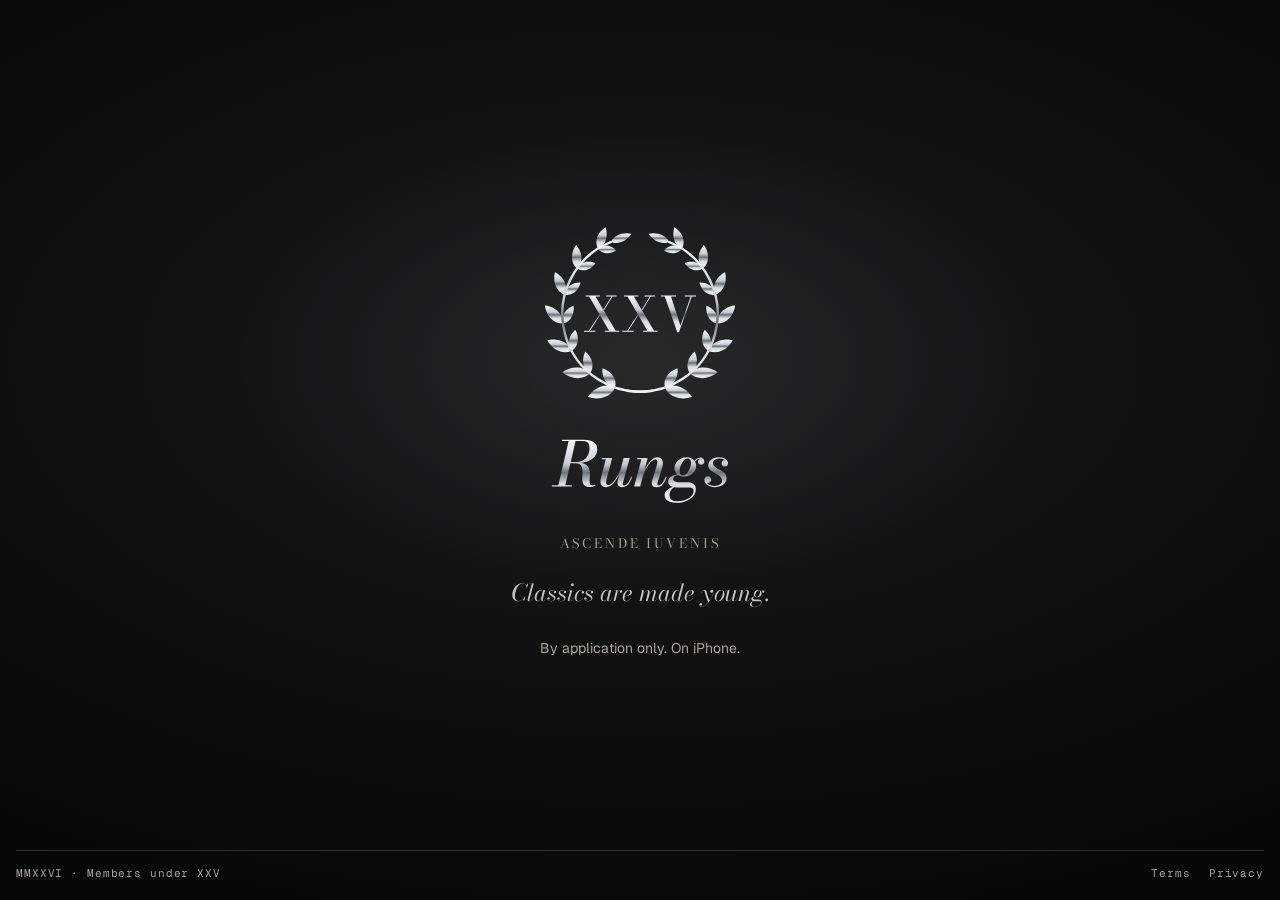
==== commit 68bd5bdb: "Add draft Terms and Privacy pages and footer links Draft legal pages at /terms/ and /privacy/ in the" ====
--- a/index.html
+++ b/index.html
@@ -118,6 +118,7 @@
   letter-spacing: .08em;
   color: var(--stone);
 }
+footer .legal { display: flex; gap: 18px; }
 footer a { color: inherit; text-decoration: none; }
 footer a:hover, footer a:focus-visible { color: var(--marble); }
 
@@ -190,8 +191,8 @@
     <p class="note reveal" style="--d:1.55s">By application only. On iPhone.</p>
   </main>
   <footer class="reveal" style="--d:1.7s">
-    <span>MMXXVI</span>
-    <span>Members under XXV</span>
+    <span>MMXXVI · Members under XXV</span>
+    <nav class="legal"><a href="/terms/">Terms</a><a href="/privacy/">Privacy</a></nav>
   </footer>
 </div>
 <script>
